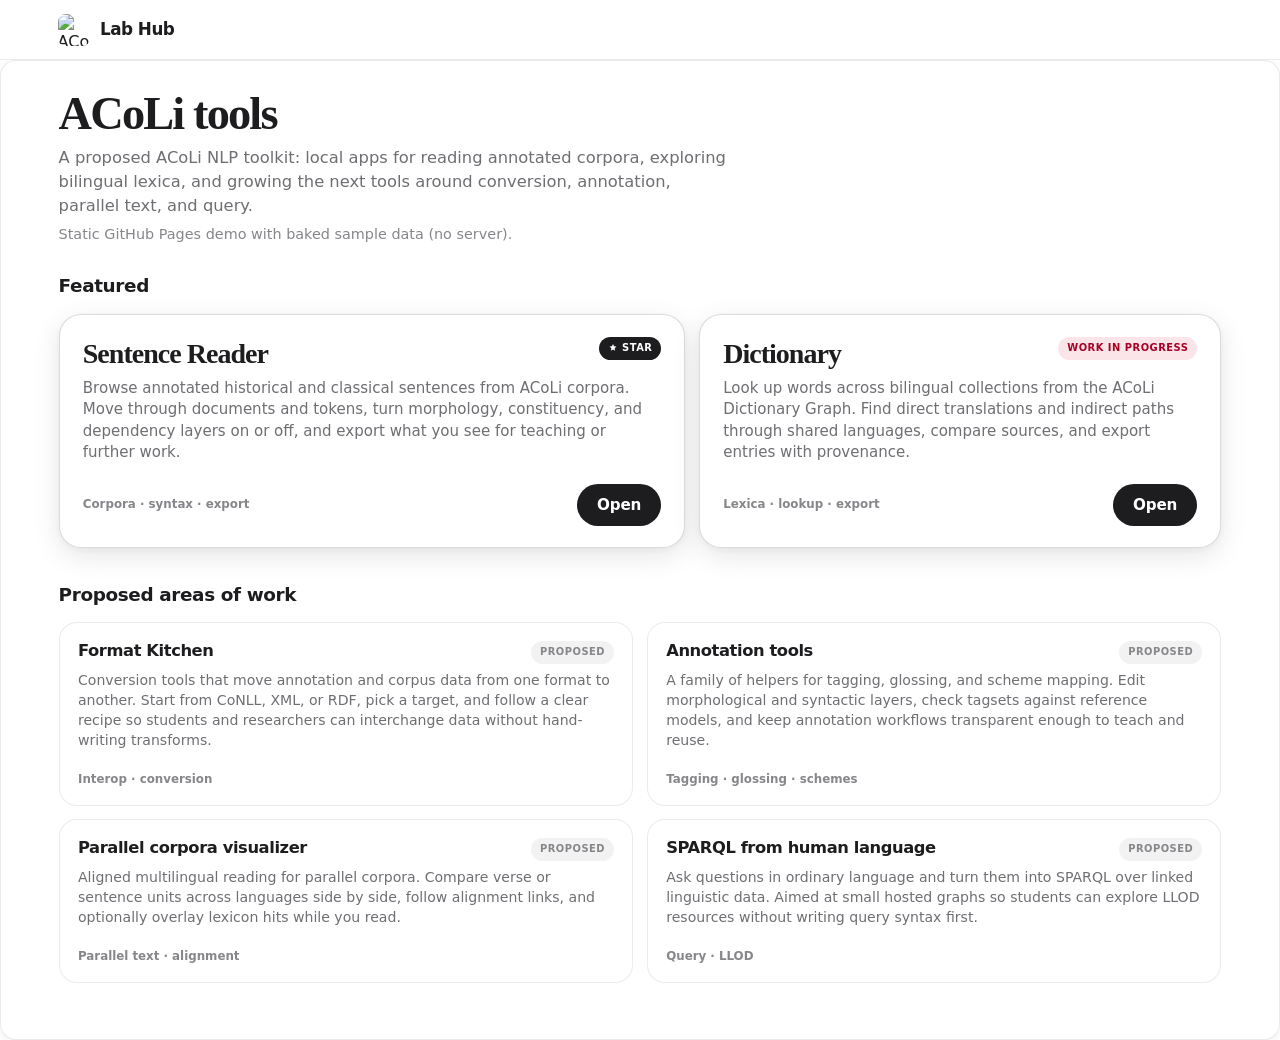
==== docs/index.html @ 2f16a27c "Add static ACoLi Lab Hub GitHub Pages demo." ====
<!DOCTYPE html>
<html lang="en">
<head>
<script src="./shared/static_api.js"></script>

<meta charset="utf-8"/>
<meta name="viewport" content="width=device-width, initial-scale=1"/>
<title>ACoLi Lab Hub</title>
<link rel="stylesheet" href="./shared/tool.css"/>
<style>
  :root {
    --page: #ffffff;
    --ink: #1d1d1f;
    --soft: #6e6e73;
    --faint: #86868b;
    --card: #ffffff;
    --serif-display: "Iowan Old Style", "Palatino Linotype", Palatino, "Times New Roman", Georgia, serif;
    --side: clamp(1.25rem, 4.5vw, 4rem);
    --gap: 0.85rem;
    --max: 1340px;
  }

  * { box-sizing: border-box; }

  body {
    margin: 0;
    min-height: 100vh;
    background: var(--page);
    color: var(--ink);
  }

  .tool-shell {
    min-height: 100vh;
    display: flex;
    flex-direction: column;
    background: #fff;
  }

  .tool-bar {
    padding: 0.85rem 0;
    background: #fff;
    border-bottom: 1px solid rgba(0, 0, 0, 0.08);
  }
  .wrap {
    width: 100%;
    max-width: var(--max);
    margin: 0 auto;
    padding-left: var(--side);
    padding-right: var(--side);
  }
  .tool-bar .wrap {
    display: flex;
    align-items: center;
    justify-content: space-between;
    gap: 1rem;
  }
  .tool-bar .brand {
    display: flex;
    align-items: center;
    gap: 0.65rem;
  }
  .tool-bar .brand img { width: 32px; height: 32px; border-radius: 8px; }
  .tool-bar .brand h1 {
    margin: 0;
    font-size: 1.05rem;
    font-weight: 700;
    letter-spacing: -0.03em;
  }
  .tool-bar .brand .brand-line {
    display: flex;
    align-items: baseline;
    gap: 0.35rem;
  }
  .tool-bar .brand .acoli-mark {
    font-size: 1.05rem;
    font-weight: 750;
    letter-spacing: -0.03em;
  }
  .tool-bar .brand .acoli-mark em {
    font-style: normal;
    color: var(--accent);
  }
  .tool-bar .brand span { display: none; }

  .stage {
    flex: 1;
    padding-top: 1.75rem;
    padding-bottom: 3.5rem;
    background: #fff;
  }

  .hero {
    margin: 0 0 1.75rem;
    max-width: 42rem;
  }
  .hero h2 {
    margin: 0;
    font-family: var(--serif-display);
    font-size: clamp(2.2rem, 3.8vw, 2.9rem);
    font-weight: 550;
    letter-spacing: -0.04em;
    line-height: 1.06;
  }
  .hero .desc {
    margin: 0.5rem 0 0;
    font-size: 1.02rem;
    color: var(--soft);
    line-height: 1.45;
  }

  .block + .block { margin-top: 2.15rem; }

  .section-label {
    margin: 0 0 0.85rem;
    font-size: clamp(0.95rem, 1.5vw, 1.15rem);
    font-weight: 800;
    letter-spacing: -0.02em;
    text-transform: none;
    color: var(--ink);
  }

  .featured {
    display: grid;
    grid-template-columns: 1.2fr 1fr;
    gap: var(--gap);
  }

  .proposed {
    display: grid;
    grid-template-columns: repeat(2, minmax(0, 1fr));
    gap: var(--gap);
  }

  .tool {
    display: flex;
    flex-direction: column;
    gap: 0.45rem;
    min-width: 0;
    padding: 1.15rem 1.2rem 1.05rem;
    background: var(--card);
    border: 1px solid rgba(0, 0, 0, 0.1);
    border-radius: 18px;
    text-decoration: none;
    color: inherit;
    transition: transform 160ms ease, box-shadow 160ms ease;
  }

  .tool.live {
    padding: 1.4rem 1.45rem 1.3rem;
    border: 1.5px solid rgba(0, 0, 0, 0.14);
    border-radius: 22px;
    box-shadow: 0 8px 28px rgba(0, 0, 0, 0.1), 0 2px 6px rgba(0, 0, 0, 0.04);
  }
  a.tool.live:hover {
    transform: translateY(-2px);
    box-shadow: 0 14px 36px rgba(0, 0, 0, 0.14), 0 4px 10px rgba(0, 0, 0, 0.06);
    opacity: 1;
  }

  .tool-top {
    display: flex;
    align-items: flex-start;
    justify-content: space-between;
    gap: 0.7rem;
  }
  .tool-title {
    margin: 0;
    font-size: 1.02rem;
    font-weight: 650;
    letter-spacing: -0.025em;
    line-height: 1.2;
  }
  .tool.live .tool-title {
    font-family: var(--serif-display);
    font-size: clamp(1.4rem, 2.2vw, 1.75rem);
    font-weight: 550;
    letter-spacing: -0.035em;
  }
  .tool p {
    margin: 0;
    font-size: 0.9rem;
    color: var(--soft);
    line-height: 1.42;
  }
  .tool.live p { font-size: 0.94rem; max-width: 36rem; }

  .tag {
    display: inline-flex;
    align-items: center;
    gap: 0.25rem;
    flex-shrink: 0;
    padding: 0.26rem 0.55rem;
    border-radius: 999px;
    font-size: 0.62rem;
    font-weight: 700;
    letter-spacing: 0.05em;
    text-transform: uppercase;
    white-space: nowrap;
  }
  .tag.star { background: #1d1d1f; color: #fff; }
  .tag.star svg { width: 10px; height: 10px; fill: currentColor; }
  .tag.wip { background: rgba(212, 0, 45, 0.1); color: #a80024; }
  .tag.proposed { background: rgba(0, 0, 0, 0.05); color: var(--faint); }

  .tool-foot {
    display: flex;
    align-items: center;
    justify-content: space-between;
    gap: 0.7rem;
    margin-top: auto;
    padding-top: 0.85rem;
  }
  .tool-meta {
    font-size: 0.74rem;
    color: var(--faint);
    font-weight: 550;
  }
  .tool-cta {
    display: inline-flex;
    align-items: center;
    justify-content: center;
    padding: 0.62rem 1.25rem;
    border-radius: 999px;
    background: #1d1d1f;
    color: #fff;
    font-size: 0.95rem;
    font-weight: 700;
    letter-spacing: -0.01em;
  }
  a.tool:hover .tool-cta {
    background: var(--accent);
    color: #fff;
  }

  .tool.soft {
    background: #fff;
    border: 1px solid rgba(0, 0, 0, 0.08);
    padding: 1.1rem 1.15rem 1.05rem;
  }
  .tool.soft .tool-title { font-size: 1.02rem; }
  .tool.soft p { font-size: 0.88rem; }
  .tool.soft .tool-foot { margin-top: 0.45rem; padding-top: 0.35rem; }

  @media (max-width: 980px) {
    .featured { grid-template-columns: 1fr 1fr; }
    .proposed { grid-template-columns: repeat(2, minmax(0, 1fr)); }
  }

  @media (max-width: 620px) {
    .featured,
    .proposed { grid-template-columns: 1fr; }
  }
</style>
</head>
<body>
<div class="tool-shell">
  <header class="tool-bar">
    <div class="wrap">
      <div class="brand">
        <img src="https://avatars.githubusercontent.com/u/12659718?s=200&v=4" alt="ACoLi"/>
        <div>
          <div class="brand-line">
            <span class="acoli-mark">ACo<em>Li</em></span>
            <h1>Lab Hub</h1>
          </div>
        </div>
      </div>
    </div>
  </header>

  <main class="stage wrap">
    <section class="hero">
      <h2>ACoLi tools</h2>
      <p class="desc">A proposed ACoLi NLP toolkit: local apps for reading annotated corpora, exploring bilingual lexica, and growing the next tools around conversion, annotation, parallel text, and query.</p>
      <p class="desc" style="margin-top:0.45rem;font-size:0.9rem;color:#86868b">Static GitHub Pages demo with baked sample data (no server).</p>
    </section>

    <section class="block">
      <p class="section-label">Featured</p>
      <div class="featured">
        <a class="tool live" href="./sentence_reader/">
          <div class="tool-top">
            <h3 class="tool-title">Sentence Reader</h3>
            <span class="tag star" title="Starred tool">
              <svg viewBox="0 0 16 16" aria-hidden="true"><path d="M8 1.6l1.7 3.5 3.8.6-2.8 2.7.7 3.8L8 10.4l-3.4 1.8.7-3.8L2.5 5.7l3.8-.6L8 1.6z"/></svg>
              Star
            </span>
          </div>
          <p>Browse annotated historical and classical sentences from ACoLi corpora. Move through documents and tokens, turn morphology, constituency, and dependency layers on or off, and export what you see for teaching or further work.</p>
          <div class="tool-foot">
            <span class="tool-meta">Corpora · syntax · export</span>
            <span class="tool-cta">Open</span>
          </div>
        </a>

        <a class="tool live" href="./dict_graph_reader/">
          <div class="tool-top">
            <h3 class="tool-title">Dictionary</h3>
            <span class="tag wip">Work in progress</span>
          </div>
          <p>Look up words across bilingual collections from the ACoLi Dictionary Graph. Find direct translations and indirect paths through shared languages, compare sources, and export entries with provenance.</p>
          <div class="tool-foot">
            <span class="tool-meta">Lexica · lookup · export</span>
            <span class="tool-cta">Open</span>
          </div>
        </a>
      </div>
    </section>

    <section class="block">
      <p class="section-label">Proposed areas of work</p>
      <div class="proposed">
        <article class="tool soft">
          <div class="tool-top">
            <h3 class="tool-title">Format Kitchen</h3>
            <span class="tag proposed">Proposed</span>
          </div>
          <p>Conversion tools that move annotation and corpus data from one format to another. Start from CoNLL, XML, or RDF, pick a target, and follow a clear recipe so students and researchers can interchange data without hand-writing transforms.</p>
          <div class="tool-foot"><span class="tool-meta">Interop · conversion</span></div>
        </article>

        <article class="tool soft">
          <div class="tool-top">
            <h3 class="tool-title">Annotation tools</h3>
            <span class="tag proposed">Proposed</span>
          </div>
          <p>A family of helpers for tagging, glossing, and scheme mapping. Edit morphological and syntactic layers, check tagsets against reference models, and keep annotation workflows transparent enough to teach and reuse.</p>
          <div class="tool-foot"><span class="tool-meta">Tagging · glossing · schemes</span></div>
        </article>

        <article class="tool soft">
          <div class="tool-top">
            <h3 class="tool-title">Parallel corpora visualizer</h3>
            <span class="tag proposed">Proposed</span>
          </div>
          <p>Aligned multilingual reading for parallel corpora. Compare verse or sentence units across languages side by side, follow alignment links, and optionally overlay lexicon hits while you read.</p>
          <div class="tool-foot"><span class="tool-meta">Parallel text · alignment</span></div>
        </article>

        <article class="tool soft">
          <div class="tool-top">
            <h3 class="tool-title">SPARQL from human language</h3>
            <span class="tag proposed">Proposed</span>
          </div>
          <p>Ask questions in ordinary language and turn them into SPARQL over linked linguistic data. Aimed at small hosted graphs so students can explore LLOD resources without writing query syntax first.</p>
          <div class="tool-foot"><span class="tool-meta">Query · LLOD</span></div>
        </article>
      </div>
    </section>
  </main>
</div>
</body>
</html>
---- docs/shared/tool.css ----
/* Lab Hub tools — calm, Apple-inspired chrome */
:root {
  --bg: #f5f5f7;
  --surface: #ffffff;
  --surface-2: #fafafa;
  --ink: #1d1d1f;
  --secondary: #6e6e73;
  --tertiary: #86868b;
  --line: rgba(0, 0, 0, 0.08);
  --line-strong: rgba(0, 0, 0, 0.12);
  --accent: #d4002d;
  --accent-soft: rgba(212, 0, 45, 0.1);
  --focus: rgba(0, 113, 227, 0.35);
  --shadow: 0 2px 12px rgba(0, 0, 0, 0.06);
  --shadow-lg: 0 12px 40px rgba(0, 0, 0, 0.08);
  --radius: 16px;
  --radius-sm: 10px;
  --font: -apple-system, BlinkMacSystemFont, "SF Pro Text", "Segoe UI", system-ui, sans-serif;
  --serif: "Iowan Old Style", "Palatino Linotype", Palatino, Georgia, serif;
  --mono: ui-monospace, "SF Mono", Menlo, Consolas, monospace;
}

* { box-sizing: border-box; }
html, body { height: 100%; }
body {
  margin: 0;
  font-family: var(--font);
  color: var(--ink);
  background: var(--bg);
  line-height: 1.45;
  -webkit-font-smoothing: antialiased;
}

a { color: var(--accent); text-decoration: none; font-weight: 500; }
a:hover { opacity: 0.85; }

.tool-shell {
  min-height: 100%;
  display: flex;
  flex-direction: column;
}

.tool-bar {
  display: flex;
  align-items: center;
  justify-content: space-between;
  gap: 1rem;
  padding: 0.75rem 1.25rem;
  background: rgba(255, 255, 255, 0.72);
  backdrop-filter: saturate(180%) blur(16px);
  -webkit-backdrop-filter: saturate(180%) blur(16px);
  border-bottom: 1px solid var(--line);
  position: sticky;
  top: 0;
  z-index: 20;
}

.tool-bar .brand {
  display: flex;
  align-items: center;
  gap: 0.65rem;
  min-width: 0;
}
.tool-bar .brand img {
  width: 28px;
  height: 28px;
  border-radius: 7px;
  background: #fff;
}
.tool-bar .brand h1 {
  margin: 0;
  font-size: 0.95rem;
  font-weight: 600;
  letter-spacing: -0.02em;
}
.tool-bar .brand span {
  display: block;
  font-size: 0.7rem;
  color: var(--tertiary);
  font-weight: 500;
}

.tool-bar .controls {
  display: flex;
  align-items: center;
  gap: 0.5rem;
  flex-wrap: wrap;
  justify-content: flex-end;
}

.seg {
  display: inline-flex;
  background: var(--bg);
  border-radius: 999px;
  padding: 3px;
  border: 1px solid var(--line);
}
.seg button {
  border: 0;
  background: transparent;
  font: inherit;
  font-size: 0.78rem;
  font-weight: 600;
  color: var(--secondary);
  padding: 0.35rem 0.75rem;
  border-radius: 999px;
  cursor: pointer;
}
.seg button.active {
  background: var(--surface);
  color: var(--ink);
  box-shadow: var(--shadow);
}

select, input[type="search"], input[type="text"], textarea {
  font: inherit;
  font-size: 0.875rem;
  border: 1px solid var(--line-strong);
  background: var(--surface);
  border-radius: 10px;
  padding: 0.45rem 0.7rem;
  color: var(--ink);
  outline: none;
}
select:focus, input:focus, textarea:focus {
  border-color: rgba(0, 113, 227, 0.55);
  box-shadow: 0 0 0 3px var(--focus);
}

.icon-btn, .btn {
  font: inherit;
  font-size: 0.8125rem;
  font-weight: 600;
  border: 1px solid var(--line-strong);
  background: var(--surface);
  color: var(--ink);
  border-radius: 980px;
  padding: 0.42rem 0.9rem;
  cursor: pointer;
  transition: background 0.15s ease, transform 0.12s ease, box-shadow 0.15s ease;
}
.icon-btn:hover, .btn:hover {
  background: var(--surface-2);
}
.icon-btn:active, .btn:active { transform: scale(0.98); }
.btn.primary {
  background: var(--ink);
  color: #fff;
  border-color: var(--ink);
}
.btn.primary:hover { background: #000; }
.btn.quiet { border-color: transparent; background: transparent; color: var(--secondary); }

.tool-main {
  flex: 1;
  width: min(920px, 100%);
  margin: 0 auto;
  padding: 1.5rem 1.25rem 3rem;
}

.stage {
  background: var(--surface);
  border-radius: var(--radius);
  box-shadow: var(--shadow);
  border: 1px solid var(--line);
  padding: 2rem 1.75rem 1.5rem;
  min-height: 280px;
}

.stage-label {
  text-align: center;
  font-size: 0.7rem;
  font-weight: 600;
  letter-spacing: 0.06em;
  text-transform: uppercase;
  color: var(--tertiary);
  margin-bottom: 1.25rem;
}

.sentence {
  display: flex;
  flex-wrap: wrap;
  justify-content: center;
  gap: 0.35rem 0.2rem;
  max-width: 48rem;
  margin: 0 auto;
}

.tok {
  position: relative;
  display: inline-flex;
  flex-direction: column;
  align-items: center;
  gap: 0.2rem;
  padding: 0.35rem 0.4rem 0.45rem;
  border-radius: 10px;
  border: 1px solid transparent;
  background: transparent;
  cursor: pointer;
  transition: background 0.15s ease, border-color 0.15s ease, transform 0.12s ease;
  font: inherit;
  color: inherit;
}
.tok:hover {
  background: rgba(0, 0, 0, 0.03);
  border-color: var(--line);
}
.tok:focus-visible {
  outline: none;
  box-shadow: 0 0 0 3px var(--focus);
}
.tok.is-active {
  background: var(--accent-soft);
  border-color: rgba(212, 0, 45, 0.22);
}
.tok.is-related {
  background: rgba(0, 113, 227, 0.08);
  border-color: rgba(0, 113, 227, 0.18);
}
.tok-word {
  font-family: var(--serif);
  font-size: clamp(1.35rem, 2.6vw, 1.85rem);
  font-weight: 500;
  letter-spacing: -0.02em;
  line-height: 1.2;
  border-bottom: 2.5px solid transparent;
  padding-bottom: 1px;
}
.tok-tag {
  font-size: 0.62rem;
  font-weight: 650;
  letter-spacing: 0.02em;
  color: var(--secondary);
  opacity: 0;
  transform: translateY(2px);
  transition: opacity 0.15s ease, transform 0.15s ease;
  font-family: var(--mono);
}
.tok:hover .tok-tag,
.tok.is-active .tok-tag,
.show-tags .tok-tag {
  opacity: 1;
  transform: none;
}

.detail {
  margin-top: 1.5rem;
  padding-top: 1.25rem;
  border-top: 1px solid var(--line);
  display: grid;
  grid-template-columns: 1.2fr 1fr;
  gap: 1rem;
}
@media (max-width: 720px) {
  .detail { grid-template-columns: 1fr; }
  .tool-main { padding: 1rem 0.85rem 2.5rem; }
  .stage { padding: 1.35rem 1rem 1.1rem; }
}

.detail-card {
  background: var(--surface-2);
  border-radius: var(--radius-sm);
  padding: 0.9rem 1rem;
  border: 1px solid var(--line);
  min-height: 7.5rem;
}
.detail-card h3 {
  margin: 0 0 0.55rem;
  font-size: 0.72rem;
  font-weight: 650;
  letter-spacing: 0.05em;
  text-transform: uppercase;
  color: var(--tertiary);
}
.kv {
  display: grid;
  grid-template-columns: 5.5rem 1fr;
  gap: 0.25rem 0.5rem;
  font-size: 0.875rem;
}
.kv dt { color: var(--tertiary); font-weight: 500; }
.kv dd { margin: 0; font-weight: 550; word-break: break-word; }

.graph-wrap {
  margin-top: 1rem;
  background: var(--surface);
  border: 1px solid var(--line);
  border-radius: var(--radius);
  box-shadow: var(--shadow);
  overflow: hidden;
  height: min(52vh, 480px);
  position: relative;
}
.graph-wrap.hidden { display: none; }
#cy {
  width: 100%;
  height: 100%;
}
.graph-hint {
  position: absolute;
  left: 12px;
  bottom: 10px;
  font-size: 0.72rem;
  color: var(--tertiary);
  background: rgba(255, 255, 255, 0.85);
  padding: 4px 8px;
  border-radius: 6px;
  pointer-events: none;
  z-index: 2;
}

.meta-line {
  text-align: center;
  font-size: 0.75rem;
  color: var(--tertiary);
  margin-top: 1rem;
}

.layer-row {
  display: flex;
  flex-wrap: wrap;
  gap: 0.4rem;
  justify-content: center;
  margin: 1rem 0 0;
}
.chip {
  font-size: 0.72rem;
  font-weight: 600;
  color: var(--secondary);
  background: var(--bg);
  border: 1px solid var(--line);
  border-radius: 999px;
  padding: 0.28rem 0.65rem;
  cursor: pointer;
  user-select: none;
}
.chip.on {
  color: var(--ink);
  background: #fff;
  border-color: var(--line-strong);
  box-shadow: var(--shadow);
}

/* Dictionary / gloss shared */
.panel-quiet {
  background: var(--surface);
  border: 1px solid var(--line);
  border-radius: var(--radius);
  box-shadow: var(--shadow);
  padding: 1.1rem 1.2rem;
  margin-bottom: 1rem;
}
.results {
  display: flex;
  flex-direction: column;
  gap: 0.45rem;
}
.result-row {
  display: grid;
  grid-template-columns: 1fr 1fr;
  gap: 0.75rem;
  padding: 0.85rem 1rem;
  background: var(--surface);
  border: 1px solid var(--line);
  border-radius: 12px;
  transition: border-color 0.15s ease, box-shadow 0.15s ease, transform 0.12s ease;
  cursor: default;
}
.result-row:hover {
  border-color: rgba(212, 0, 45, 0.25);
  box-shadow: var(--shadow);
  transform: translateY(-1px);
}
.result-row .src {
  font-family: var(--serif);
  font-size: 1.15rem;
  font-weight: 500;
}
.result-row .tgt {
  font-size: 1.05rem;
  color: var(--secondary);
  align-self: center;
}

.gloss-tokens {
  display: flex;
  flex-wrap: wrap;
  gap: 0.5rem;
  justify-content: center;
}
.gloss-tok {
  background: var(--surface);
  border: 1px solid var(--line);
  border-radius: 12px;
  padding: 0.65rem 0.8rem;
  min-width: 4.5rem;
  text-align: center;
  transition: box-shadow 0.15s ease, border-color 0.15s ease, transform 0.12s ease;
  cursor: pointer;
}
.gloss-tok:hover {
  box-shadow: var(--shadow-lg);
  border-color: rgba(0, 0, 0, 0.16);
  transform: translateY(-2px);
}
.gloss-tok .form {
  font-family: var(--serif);
  font-size: 1.1rem;
  font-weight: 500;
}
.gloss-tok .pred {
  margin-top: 0.25rem;
  font-size: 0.72rem;
  font-family: var(--mono);
  color: var(--accent);
  font-weight: 650;
}
.gloss-tok .code {
  margin-top: 0.15rem;
  font-size: 0.65rem;
  color: var(--tertiary);
  font-weight: 600;
}

.tooltip {
  position: fixed;
  z-index: 50;
  pointer-events: none;
  background: rgba(29, 29, 31, 0.92);
  color: #f5f5f7;
  font-size: 0.75rem;
  padding: 0.45rem 0.6rem;
  border-radius: 8px;
  max-width: 260px;
  box-shadow: var(--shadow-lg);
  opacity: 0;
  transform: translateY(4px);
  transition: opacity 0.12s ease, transform 0.12s ease;
}
.tooltip.show {
  opacity: 1;
  transform: none;
}

.hidden { display: none !important; }
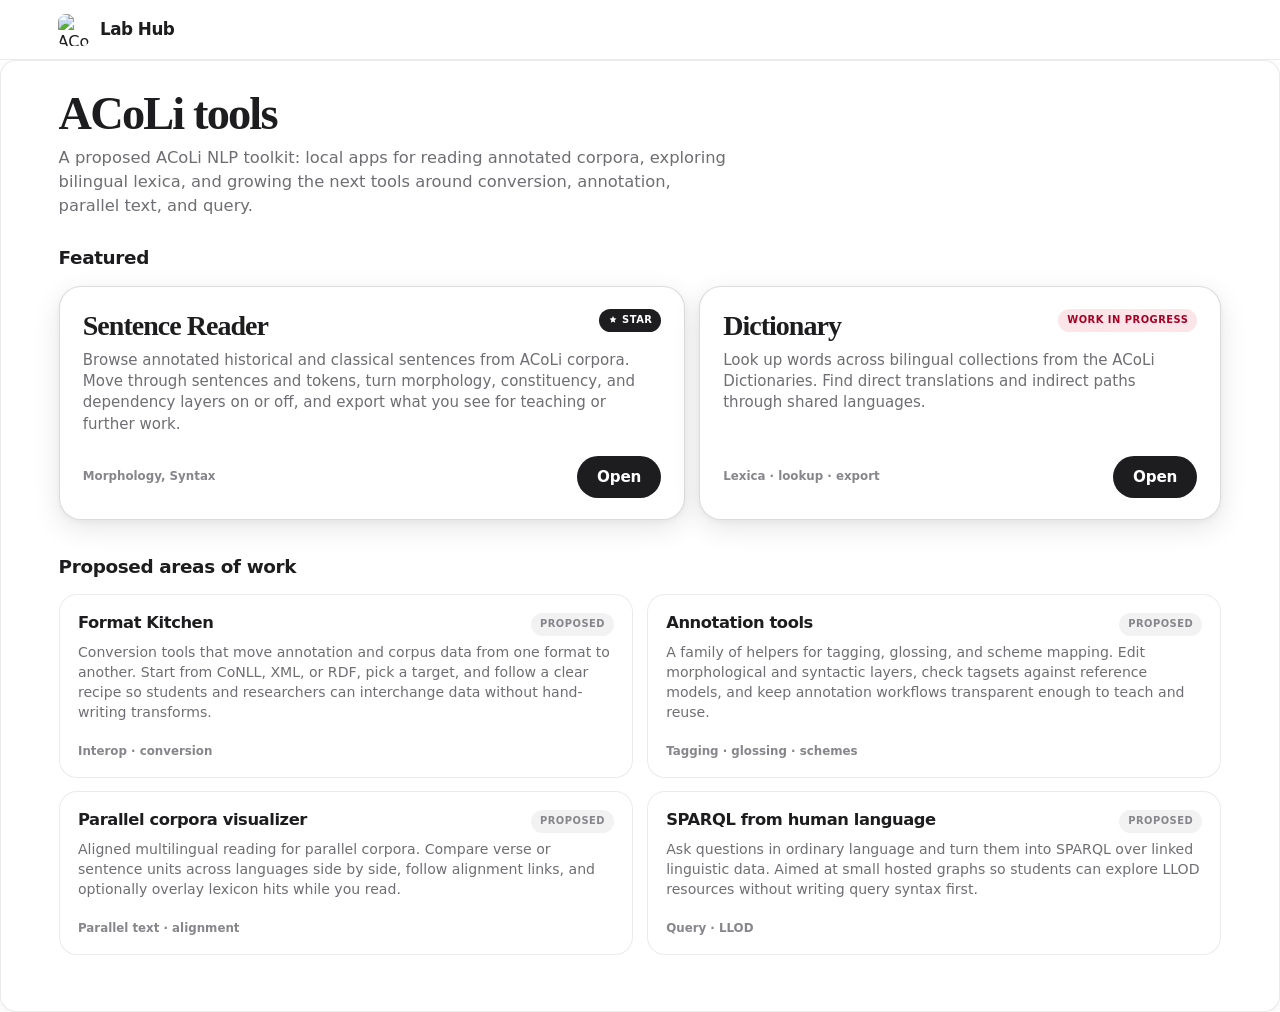
==== commit ba049954: "Refresh static demo hub copy, tree popup stage background, and dict bake. Align featured blurbs, mak" ====
--- a/docs/index.html
+++ b/docs/index.html
@@ -272,7 +272,6 @@
     <section class="hero">
       <h2>ACoLi tools</h2>
       <p class="desc">A proposed ACoLi NLP toolkit: local apps for reading annotated corpora, exploring bilingual lexica, and growing the next tools around conversion, annotation, parallel text, and query.</p>
-      <p class="desc" style="margin-top:0.45rem;font-size:0.9rem;color:#86868b">Static GitHub Pages demo with baked sample data (no server).</p>
     </section>
 
     <section class="block">
@@ -286,9 +285,9 @@
               Star
             </span>
           </div>
-          <p>Browse annotated historical and classical sentences from ACoLi corpora. Move through documents and tokens, turn morphology, constituency, and dependency layers on or off, and export what you see for teaching or further work.</p>
+          <p>Browse annotated historical and classical sentences from ACoLi corpora. Move through sentences and tokens, turn morphology, constituency, and dependency layers on or off, and export what you see for teaching or further work.</p>
           <div class="tool-foot">
-            <span class="tool-meta">Corpora · syntax · export</span>
+            <span class="tool-meta">Morphology, Syntax</span>
             <span class="tool-cta">Open</span>
           </div>
         </a>
@@ -298,7 +297,7 @@
             <h3 class="tool-title">Dictionary</h3>
             <span class="tag wip">Work in progress</span>
           </div>
-          <p>Look up words across bilingual collections from the ACoLi Dictionary Graph. Find direct translations and indirect paths through shared languages, compare sources, and export entries with provenance.</p>
+          <p>Look up words across bilingual collections from the ACoLi Dictionaries. Find direct translations and indirect paths through shared languages.</p>
           <div class="tool-foot">
             <span class="tool-meta">Lexica · lookup · export</span>
             <span class="tool-cta">Open</span>
